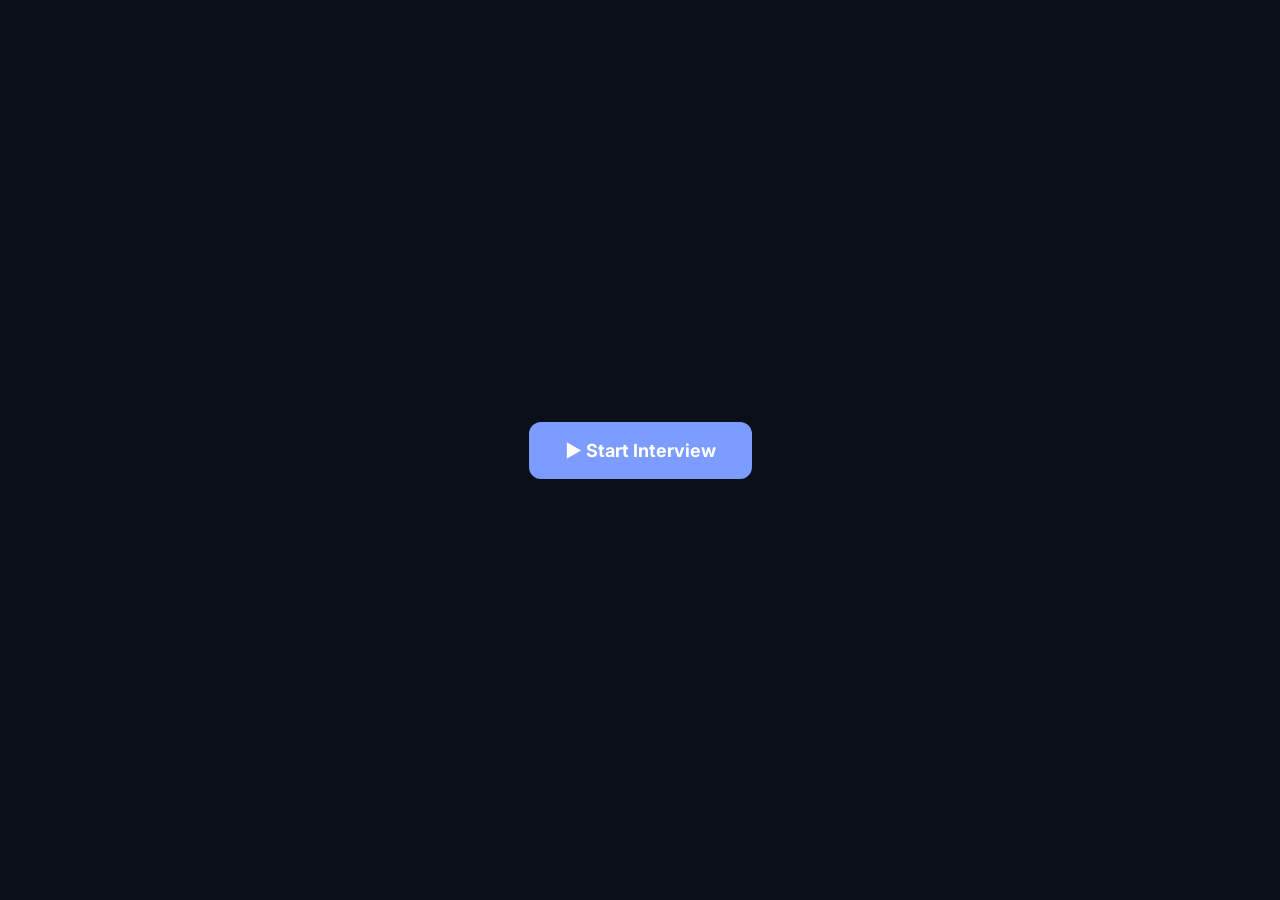
==== interview_ui/index.html @ d77edcd9 "Update index.html" ====
<!DOCTYPE html>

<html lang="en">
<head>
  <meta charset="UTF-8" />
  <title>Futuready AI Interview</title>

  <!-- Fonts -->
  <link href="https://fonts.googleapis.com/css2?family=Inter:wght@300;400;600;800&display=swap" rel="stylesheet">
  <link rel="icon" href="data:,">

  <!-- 🔒 FULLSCREEN + ANTI ZOOM LOCK -->
  <meta name="viewport" content="width=device-width, initial-scale=1.0, user-scalable=no" />

  <style>
    :root {
      --bg: #0b0f1a;
      --card: rgba(255,255,255,0.08);
      --glass: rgba(255,255,255,0.12);
      --accent: #7c9cff;
      --success: #00e5a8;
      --danger: #ff5c5c;
      --text: #e6e8f0;
      --muted: #9aa4c7;
    }

    * {
      box-sizing: border-box;
      font-family: 'Inter', sans-serif;
    }

    body {
      margin: 0;
      min-height: 100vh;
      background:
        radial-gradient(circle at 20% 20%, #1a1f3a, transparent 60%),
        radial-gradient(circle at 80% 0%, #0f2a44, transparent 50%),
        var(--bg);
      color: var(--text);
      display: flex;
      align-items: center;
      justify-content: center;
    }

    /* ===== LAYOUT ===== */
    .container {
      width: 96%;
      max-width: 1200px;
      display: grid;
      grid-template-columns: 1.4fr 1fr;
      gap: 24px;
    }

    /* ===== INTERVIEW PANEL ===== */
    .panel {
      background: var(--card);
      backdrop-filter: blur(20px);
      border-radius: 18px;
      padding: 28px;
      box-shadow: 0 30px 80px rgba(0,0,0,0.4);
      position: relative;
      overflow: hidden;
    }

    h1 {
      font-size: 28px;
      font-weight: 800;
      margin-bottom: 8px;
    }

    .subtitle {
      color: var(--muted);
      font-size: 14px;
      margin-bottom: 22px;
    }

    /* ===== QUESTION ===== */
    .question-box {
      background: var(--glass);
      border-radius: 14px;
      padding: 22px;
      font-size: 20px;
      min-height: 110px;
      display: flex;
      align-items: center;
    }

    /* ===== ANSWER ===== */
    textarea {
      width: 100%;
      margin-top: 16px;
      background: #0f1324;
      color: var(--text);
      border: 1px solid rgba(255,255,255,0.08);
      border-radius: 12px;
      padding: 14px;
      font-size: 15px;
      resize: none;
      outline: none;
      min-height: 90px;
    }

    /* ===== CONTROLS ===== */
    .controls {
      display: flex;
      gap: 14px;
      margin-top: 16px;
      align-items: center;
    }

    button {
      border: none;
      border-radius: 12px;
      padding: 14px 18px;
      font-size: 14px;
      font-weight: 600;
      cursor: pointer;
      display: flex;
      align-items: center;
      gap: 8px;
    }

    .mic {
      background: linear-gradient(135deg, #7c9cff, #5b7cff);
      color: #fff;
    }

    .submit {
      background: linear-gradient(135deg, #00e5a8, #00c896);
      color: #00261b;
    }

    .timer {
      margin-left: auto;
      font-weight: 600;
      font-size: 14px;
      color: var(--accent);
    }

    /* ===== CAMERA ===== */
    .camera-panel {
      background: var(--card);
      backdrop-filter: blur(20px);
      border-radius: 18px;
      padding: 18px;
      display: flex;
      flex-direction: column;
      align-items: center;
      gap: 14px;
      box-shadow: 0 30px 80px rgba(0,0,0,0.4);
    }

    video {
      width: 100%;
      border-radius: 14px;
      background: #000;
      border: 2px solid #4CAF50;
    }

    .camera-label {
      font-size: 13px;
      color: var(--muted);
    }

    /* ===== ANTI-CHEAT OVERLAY ===== */
    #antiCheatWarning {
      display: none;
      position: fixed;
      inset: 0;
      background: rgba(0,0,0,0.88);
      z-index: 10000;
      color: white;
      align-items: center;
      justify-content: center;
      flex-direction: column;
      text-align: center;
    }

    #antiCheatWarning h1 {
      color: var(--danger);
    }

    @media (max-width: 900px) {
      .container {
        grid-template-columns: 1fr;
      }
    }
  </style>
</head>

<body data-state="idle">
  <div id="startScreen" style="
    position:fixed;
    inset:0;
    background:#0b0f1a;
    display:flex;
    align-items:center;
    justify-content:center;
    z-index:9999;
  ">
    <button id="startInterviewBtn" style="
      padding:18px 36px;
      font-size:18px;
      font-weight:700;
      border:none;
      border-radius:12px;
      background:#7c9cff;
      color:white;
      cursor:pointer;
    ">
      ▶ Start Interview
    </button>
  </div>


  <!-- 🚨 ANTI-CHEAT WARNING -->
  <div id="antiCheatWarning">
    <h1>⚠️ Anti-Cheat Warning</h1>
    <p id="antiCheatMessage">
      Fullscreen or camera violation detected.
    </p>
    <p style="opacity:0.7">
      Returning to fullscreen is mandatory.
    </p>
  </div>

  <div class="container">

    <!-- LEFT: INTERVIEW -->
    <div class="panel">
      <h1>AI Interview</h1>
      <div class="subtitle">
        Answer naturally. You have 60 seconds per question.
      </div>

      <div class="question-box" id="question">
        Loading question…
      </div>

      <textarea
        id="answerBox"
        placeholder="Your answer will appear here or type manually…">
      </textarea>

      <div class="controls">
        <button class="mic" id="micBtn">🎙 Speak</button>
        <button class="submit" id="submitBtn">Submit</button>
        <div class="timer" id="timer">⏱ 60s</div>
      </div>
    </div>

    <!-- RIGHT: CAMERA -->
    <div class="camera-panel">
      <div style="position: relative; width: 100%;">
        <video
          id="camera"
          autoplay
          muted
          playsinline
          style="width:100%; border-radius:14px;"
        ></video>
    
        <canvas
          id="overlay"
          style="
            position:absolute;
            top:0;
            left:0;
            width:100%;
            height:100%;
            pointer-events:none;
          "
        ></canvas>
      </div>

      <div class="camera-label">
        Camera is mandatory. Anti-cheat monitoring enabled.
      </div>
    </div>


  </div>

  <!-- FULLSCREEN REQUIRED OVERLAY -->
  <div id="fullscreenOverlay" style="
    position: fixed;
    inset: 0;
    background: rgba(0,0,0,0.85);
    display: none;
    align-items: center;
    justify-content: center;
    z-index: 9999;
  ">
    <div style="
      background: #111;
      padding: 32px;
      border-radius: 16px;
      text-align: center;
      max-width: 420px;
      color: white;
    ">
      <h2 style="margin-bottom: 12px;">⚠️ Fullscreen Required</h2>
      <p style="color:#ccc; margin-bottom:20px;">
        You exited fullscreen. The interview is paused.<br/>
        Click below to continue.
      </p>

      <button id="resumeFullscreenBtn"
        style="
          padding:14px 26px;
          font-size:16px;
          font-weight:600;
          background:#00e5a8;
          color:#00261b;
          border:none;
          border-radius:10px;
          cursor:pointer;
        ">
        Resume Interview
      </button>
    </div>
  </div>
  
<script src="./mediapipe/camera_utils/camera_utils.js"></script>
<script src="./mediapipe/face_mesh/face_mesh.js"></script>

<script src="./interview.js"></script>


</body>
</html>
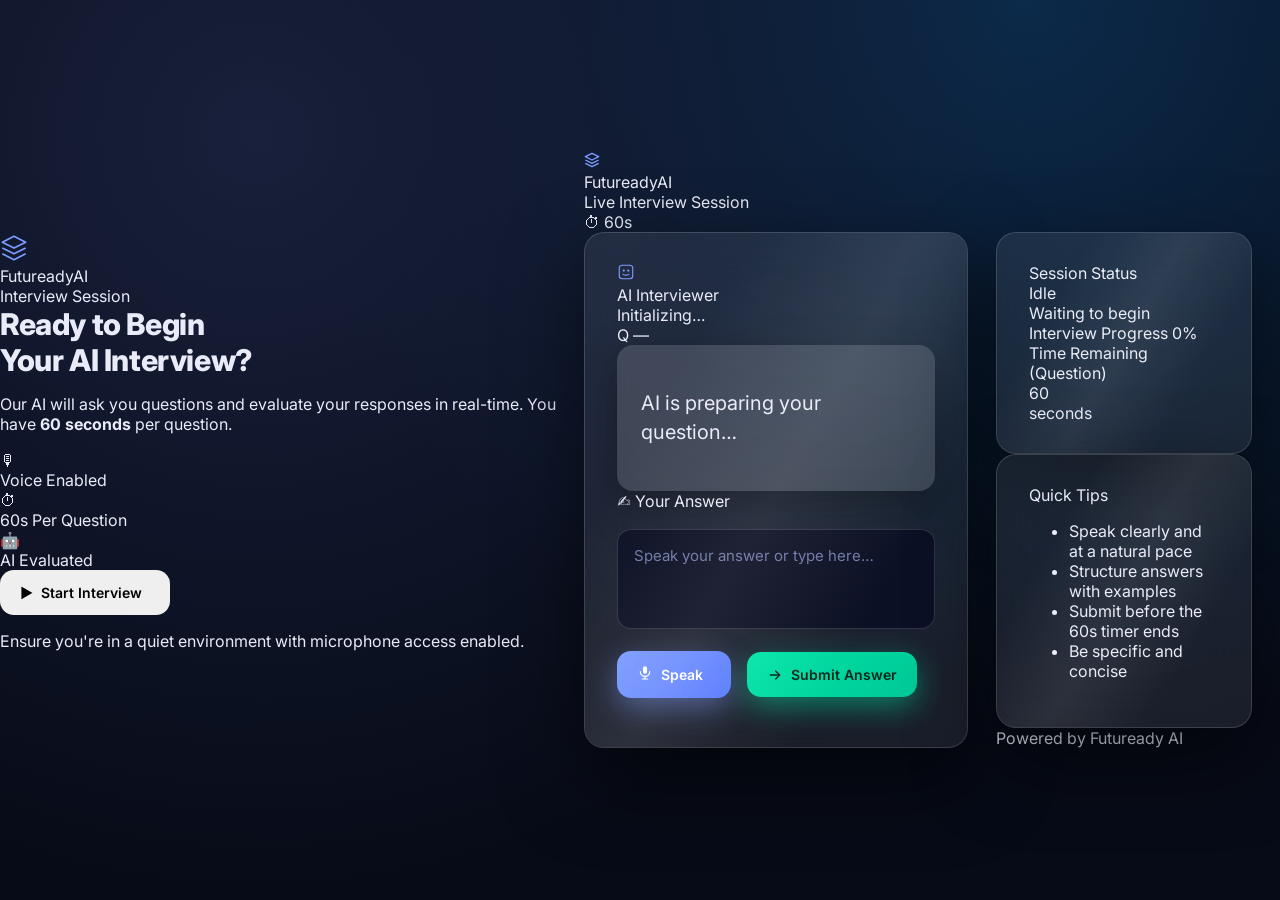
==== commit 6c354c19: "Update index.html" ====
--- a/interview_ui/index.html
+++ b/interview_ui/index.html
@@ -1,331 +1,262 @@
 <!DOCTYPE html>
-
 <html lang="en">
 <head>
   <meta charset="UTF-8" />
   <title>Futuready AI Interview</title>
-
-  <!-- Fonts -->
-  <link href="https://fonts.googleapis.com/css2?family=Inter:wght@300;400;600;800&display=swap" rel="stylesheet">
+  <link href="https://fonts.googleapis.com/css2?family=Inter:wght@300;400;500;600;700;800;900&display=swap" rel="stylesheet">
   <link rel="icon" href="data:,">
-
-  <!-- 🔒 FULLSCREEN + ANTI ZOOM LOCK -->
   <meta name="viewport" content="width=device-width, initial-scale=1.0, user-scalable=no" />
-
-  <style>
-    :root {
-      --bg: #0b0f1a;
-      --card: rgba(255,255,255,0.08);
-      --glass: rgba(255,255,255,0.12);
-      --accent: #7c9cff;
-      --success: #00e5a8;
-      --danger: #ff5c5c;
-      --text: #e6e8f0;
-      --muted: #9aa4c7;
-    }
-
-    * {
-      box-sizing: border-box;
-      font-family: 'Inter', sans-serif;
-    }
-
-    body {
-      margin: 0;
-      min-height: 100vh;
-      background:
-        radial-gradient(circle at 20% 20%, #1a1f3a, transparent 60%),
-        radial-gradient(circle at 80% 0%, #0f2a44, transparent 50%),
-        var(--bg);
-      color: var(--text);
-      display: flex;
-      align-items: center;
-      justify-content: center;
-    }
-
-    /* ===== LAYOUT ===== */
-    .container {
-      width: 96%;
-      max-width: 1200px;
-      display: grid;
-      grid-template-columns: 1.4fr 1fr;
-      gap: 24px;
-    }
-
-    /* ===== INTERVIEW PANEL ===== */
-    .panel {
-      background: var(--card);
-      backdrop-filter: blur(20px);
-      border-radius: 18px;
-      padding: 28px;
-      box-shadow: 0 30px 80px rgba(0,0,0,0.4);
-      position: relative;
-      overflow: hidden;
-    }
-
-    h1 {
-      font-size: 28px;
-      font-weight: 800;
-      margin-bottom: 8px;
-    }
-
-    .subtitle {
-      color: var(--muted);
-      font-size: 14px;
-      margin-bottom: 22px;
-    }
-
-    /* ===== QUESTION ===== */
-    .question-box {
-      background: var(--glass);
-      border-radius: 14px;
-      padding: 22px;
-      font-size: 20px;
-      min-height: 110px;
-      display: flex;
-      align-items: center;
-    }
-
-    /* ===== ANSWER ===== */
-    textarea {
-      width: 100%;
-      margin-top: 16px;
-      background: #0f1324;
-      color: var(--text);
-      border: 1px solid rgba(255,255,255,0.08);
-      border-radius: 12px;
-      padding: 14px;
-      font-size: 15px;
-      resize: none;
-      outline: none;
-      min-height: 90px;
-    }
-
-    /* ===== CONTROLS ===== */
-    .controls {
-      display: flex;
-      gap: 14px;
-      margin-top: 16px;
-      align-items: center;
-    }
-
-    button {
-      border: none;
-      border-radius: 12px;
-      padding: 14px 18px;
-      font-size: 14px;
-      font-weight: 600;
-      cursor: pointer;
-      display: flex;
-      align-items: center;
-      gap: 8px;
-    }
-
-    .mic {
-      background: linear-gradient(135deg, #7c9cff, #5b7cff);
-      color: #fff;
-    }
-
-    .submit {
-      background: linear-gradient(135deg, #00e5a8, #00c896);
-      color: #00261b;
-    }
-
-    .timer {
-      margin-left: auto;
-      font-weight: 600;
-      font-size: 14px;
-      color: var(--accent);
-    }
-
-    /* ===== CAMERA ===== */
-    .camera-panel {
-      background: var(--card);
-      backdrop-filter: blur(20px);
-      border-radius: 18px;
-      padding: 18px;
-      display: flex;
-      flex-direction: column;
-      align-items: center;
-      gap: 14px;
-      box-shadow: 0 30px 80px rgba(0,0,0,0.4);
-    }
-
-    video {
-      width: 100%;
-      border-radius: 14px;
-      background: #000;
-      border: 2px solid #4CAF50;
-    }
-
-    .camera-label {
-      font-size: 13px;
-      color: var(--muted);
-    }
-
-    /* ===== ANTI-CHEAT OVERLAY ===== */
-    #antiCheatWarning {
-      display: none;
-      position: fixed;
-      inset: 0;
-      background: rgba(0,0,0,0.88);
-      z-index: 10000;
-      color: white;
-      align-items: center;
-      justify-content: center;
-      flex-direction: column;
-      text-align: center;
-    }
-
-    #antiCheatWarning h1 {
-      color: var(--danger);
-    }
-
-    @media (max-width: 900px) {
-      .container {
-        grid-template-columns: 1fr;
-      }
-    }
-  </style>
+  <link rel="stylesheet" href="style.css" />
 </head>
-
 <body data-state="idle">
-  <div id="startScreen" style="
-    position:fixed;
-    inset:0;
-    background:#0b0f1a;
-    display:flex;
-    align-items:center;
-    justify-content:center;
-    z-index:9999;
-  ">
-    <button id="startInterviewBtn" style="
-      padding:18px 36px;
-      font-size:18px;
-      font-weight:700;
-      border:none;
-      border-radius:12px;
-      background:#7c9cff;
-      color:white;
-      cursor:pointer;
-    ">
-      ▶ Start Interview
-    </button>
+
+  <!-- ANIMATED BACKGROUND -->
+  <div class="bg-orbs">
+    <div class="orb orb-1"></div>
+    <div class="orb orb-2"></div>
+    <div class="orb orb-3"></div>
+    <div class="orb orb-4"></div>
   </div>
 
-
-  <!-- 🚨 ANTI-CHEAT WARNING -->
-  <div id="antiCheatWarning">
-    <h1>⚠️ Anti-Cheat Warning</h1>
-    <p id="antiCheatMessage">
-      Fullscreen or camera violation detected.
-    </p>
-    <p style="opacity:0.7">
-      Returning to fullscreen is mandatory.
-    </p>
-  </div>
-
-  <div class="container">
-
-    <!-- LEFT: INTERVIEW -->
-    <div class="panel">
-      <h1>AI Interview</h1>
-      <div class="subtitle">
-        Answer naturally. You have 60 seconds per question.
-      </div>
-
-      <div class="question-box" id="question">
-        Loading question…
-      </div>
-
-      <textarea
-        id="answerBox"
-        placeholder="Your answer will appear here or type manually…">
-      </textarea>
-
-      <div class="controls">
-        <button class="mic" id="micBtn">🎙 Speak</button>
-        <button class="submit" id="submitBtn">Submit</button>
-        <div class="timer" id="timer">⏱ 60s</div>
-      </div>
-    </div>
-
-    <!-- RIGHT: CAMERA -->
-    <div class="camera-panel">
-      <div style="position: relative; width: 100%;">
-        <video
-          id="camera"
-          autoplay
-          muted
-          playsinline
-          style="width:100%; border-radius:14px;"
-        ></video>
-    
-        <canvas
-          id="overlay"
-          style="
-            position:absolute;
-            top:0;
-            left:0;
-            width:100%;
-            height:100%;
-            pointer-events:none;
-          "
-        ></canvas>
-      </div>
-
-      <div class="camera-label">
-        Camera is mandatory. Anti-cheat monitoring enabled.
-      </div>
-    </div>
-
-
-  </div>
-
-  <!-- FULLSCREEN REQUIRED OVERLAY -->
-  <div id="fullscreenOverlay" style="
-    position: fixed;
-    inset: 0;
-    background: rgba(0,0,0,0.85);
-    display: none;
-    align-items: center;
-    justify-content: center;
-    z-index: 9999;
-  ">
-    <div style="
-      background: #111;
-      padding: 32px;
-      border-radius: 16px;
-      text-align: center;
-      max-width: 420px;
-      color: white;
-    ">
-      <h2 style="margin-bottom: 12px;">⚠️ Fullscreen Required</h2>
-      <p style="color:#ccc; margin-bottom:20px;">
-        You exited fullscreen. The interview is paused.<br/>
-        Click below to continue.
-      </p>
-
-      <button id="resumeFullscreenBtn"
-        style="
-          padding:14px 26px;
-          font-size:16px;
-          font-weight:600;
-          background:#00e5a8;
-          color:#00261b;
-          border:none;
-          border-radius:10px;
-          cursor:pointer;
-        ">
-        Resume Interview
+  <!-- GRID OVERLAY -->
+  <div class="bg-grid"></div>
+
+  <!-- START SCREEN -->
+  <div id="startScreen" class="start-screen">
+    <div class="start-card">
+      <div class="start-logo">
+        <div class="logo-icon">
+          <svg width="28" height="28" viewBox="0 0 24 24" fill="none">
+            <path d="M12 2L2 7l10 5 10-5-10-5z" stroke="#7c9cff" stroke-width="1.5" stroke-linejoin="round"/>
+            <path d="M2 17l10 5 10-5M2 12l10 5 10-5" stroke="#7c9cff" stroke-width="1.5" stroke-linejoin="round"/>
+          </svg>
+        </div>
+        <span class="logo-text">Futuready<span class="logo-ai">AI</span></span>
+      </div>
+
+      <div class="start-badge">Interview Session</div>
+
+      <h1 class="start-title">Ready to Begin<br/><span class="gradient-text">Your AI Interview?</span></h1>
+      <p class="start-subtitle">Our AI will ask you questions and evaluate your responses in real-time. You have <strong>60 seconds</strong> per question.</p>
+
+      <div class="start-info-grid">
+        <div class="start-info-item">
+          <div class="info-icon">🎙</div>
+          <div class="info-label">Voice Enabled</div>
+        </div>
+        <div class="start-info-item">
+          <div class="info-icon">⏱</div>
+          <div class="info-label">60s Per Question</div>
+        </div>
+        <div class="start-info-item">
+          <div class="info-icon">🤖</div>
+          <div class="info-label">AI Evaluated</div>
+        </div>
+      </div>
+
+      <button id="startInterviewBtn" class="start-btn">
+        <span class="start-btn-icon">▶</span>
+        <span>Start Interview</span>
+        <div class="start-btn-glow"></div>
       </button>
+
+      <p class="start-disclaimer">Ensure you're in a quiet environment with microphone access enabled.</p>
     </div>
   </div>
-  
-<script src="./mediapipe/camera_utils/camera_utils.js"></script>
-<script src="./mediapipe/face_mesh/face_mesh.js"></script>
-
-<script src="./interview.js"></script>
-
-
+
+  <!-- MAIN INTERVIEW UI -->
+  <div class="interview-wrapper">
+
+    <!-- HEADER -->
+    <header class="interview-header">
+      <div class="header-left">
+        <div class="header-logo">
+          <div class="logo-icon small">
+            <svg width="16" height="16" viewBox="0 0 24 24" fill="none">
+              <path d="M12 2L2 7l10 5 10-5-10-5z" stroke="#7c9cff" stroke-width="2" stroke-linejoin="round"/>
+              <path d="M2 17l10 5 10-5M2 12l10 5 10-5" stroke="#7c9cff" stroke-width="2" stroke-linejoin="round"/>
+            </svg>
+          </div>
+          <span class="logo-text small">Futuready<span class="logo-ai">AI</span></span>
+        </div>
+      </div>
+      <div class="header-center">
+        <div class="session-badge">
+          <span class="session-dot"></span>
+          <span>Live Interview Session</span>
+        </div>
+      </div>
+      <div class="header-right">
+        <div class="header-time" id="timer">⏱ 60s</div>
+      </div>
+    </header>
+
+    <!-- MAIN GRID -->
+    <div class="container">
+
+      <!-- LEFT: QUESTION PANEL -->
+      <div class="panel question-panel">
+        <!-- Gradient border effect -->
+        <div class="panel-gradient-border"></div>
+
+        <!-- Panel Header -->
+        <div class="panel-header">
+          <div class="panel-header-left">
+            <div class="ai-avatar">
+              <div class="ai-avatar-ring"></div>
+              <div class="ai-avatar-inner">
+                <svg width="18" height="18" viewBox="0 0 24 24" fill="none">
+                  <rect x="3" y="3" width="18" height="18" rx="4" stroke="#7c9cff" stroke-width="1.5"/>
+                  <circle cx="9" cy="10" r="1.5" fill="#7c9cff"/>
+                  <circle cx="15" cy="10" r="1.5" fill="#7c9cff"/>
+                  <path d="M8 15c1 1.5 7 1.5 8 0" stroke="#7c9cff" stroke-width="1.5" stroke-linecap="round"/>
+                </svg>
+              </div>
+            </div>
+            <div>
+              <div class="panel-title">AI Interviewer</div>
+              <div class="panel-subtitle" id="statusLabel">Initializing…</div>
+            </div>
+          </div>
+          <div class="panel-header-right">
+            <div class="question-number-badge" id="questionBadge">Q —</div>
+          </div>
+        </div>
+
+        <!-- Question Timer Bar -->
+        <div class="question-timer-bar">
+          <div class="question-timer-fill" id="timerBar"></div>
+        </div>
+
+        <!-- Question Box -->
+        <div class="question-box-wrapper">
+          <div class="question-box" id="question">
+            <div class="question-loading" id="questionLoading">
+              <div class="thinking-dots">
+                <span></span><span></span><span></span>
+              </div>
+              <p>AI is preparing your question…</p>
+            </div>
+            <div class="question-text" id="questionText" style="display:none;"></div>
+          </div>
+        </div>
+
+        <!-- Answer Section -->
+        <div class="answer-section">
+          <div class="answer-label">
+            <span class="answer-label-icon">✍</span>
+            <span>Your Answer</span>
+          </div>
+          <textarea
+            id="answerBox"
+            placeholder="Speak your answer or type here…"
+            spellcheck="false"
+          ></textarea>
+        </div>
+
+        <!-- Controls -->
+        <div class="controls">
+          <button class="mic btn-mic" id="micBtn">
+            <span class="mic-icon-wrap">
+              <svg width="16" height="16" viewBox="0 0 24 24" fill="none">
+                <rect x="9" y="2" width="6" height="11" rx="3" fill="currentColor"/>
+                <path d="M5 10a7 7 0 0014 0M12 21v-4M8 21h8" stroke="currentColor" stroke-width="1.8" stroke-linecap="round"/>
+              </svg>
+            </span>
+            <span>Speak</span>
+            <div class="mic-ripple"></div>
+          </button>
+
+          <button class="submit btn-submit" id="submitBtn">
+            <svg width="16" height="16" viewBox="0 0 24 24" fill="none">
+              <path d="M5 12h14M13 6l6 6-6 6" stroke="currentColor" stroke-width="2" stroke-linecap="round" stroke-linejoin="round"/>
+            </svg>
+            <span>Submit Answer</span>
+          </button>
+
+          <!-- Hidden timer element for JS compatibility -->
+          <div class="timer" id="timer" style="display:none;">⏱ 60s</div>
+        </div>
+
+      </div>
+
+      <!-- RIGHT: SIDEBAR -->
+      <div class="sidebar">
+
+        <!-- Status Card -->
+        <div class="panel sidebar-card status-card">
+          <div class="panel-gradient-border"></div>
+          <div class="sidebar-card-title">Session Status</div>
+
+          <div class="status-indicator-block">
+            <div class="status-orb-wrap">
+              <div class="status-orb" id="statusOrb"></div>
+            </div>
+            <div class="status-text-block">
+              <div class="status-main" id="statusMain">Idle</div>
+              <div class="status-sub" id="statusSub">Waiting to begin</div>
+            </div>
+          </div>
+
+          <div class="divider"></div>
+
+          <!-- Progress -->
+          <div class="progress-block">
+            <div class="progress-label-row">
+              <span class="progress-label">Interview Progress</span>
+              <span class="progress-pct" id="progressPct">0%</span>
+            </div>
+            <div class="progress-track">
+              <div class="progress-fill" id="progressFill"></div>
+              <div class="progress-glow" id="progressGlow"></div>
+            </div>
+          </div>
+
+          <div class="divider"></div>
+
+          <!-- Timer Display -->
+          <div class="sidebar-timer-block">
+            <div class="sidebar-timer-label">Time Remaining (Question)</div>
+            <div class="sidebar-timer-display" id="sidebarTimer">60</div>
+            <div class="sidebar-timer-unit">seconds</div>
+          </div>
+
+        </div>
+
+        <!-- Tips Card -->
+        <div class="panel sidebar-card tips-card">
+          <div class="panel-gradient-border"></div>
+          <div class="sidebar-card-title">Quick Tips</div>
+          <ul class="tips-list">
+            <li class="tip-item">
+              <span class="tip-dot"></span>
+              Speak clearly and at a natural pace
+            </li>
+            <li class="tip-item">
+              <span class="tip-dot"></span>
+              Structure answers with examples
+            </li>
+            <li class="tip-item">
+              <span class="tip-dot"></span>
+              Submit before the 60s timer ends
+            </li>
+            <li class="tip-item">
+              <span class="tip-dot"></span>
+              Be specific and concise
+            </li>
+          </ul>
+        </div>
+
+        <!-- Powered by -->
+        <div class="powered-by">
+          <span>Powered by</span>
+          <span class="powered-brand">Futuready AI</span>
+        </div>
+
+      </div>
+    </div>
+  </div>
+
+  <script src="./interview.js"></script>
 </body>
 </html>
--- a/interview_ui/style.css
+++ b/interview_ui/style.css
@@ -0,0 +1,274 @@
+/* ================================
+   FUTUREADY AI INTERVIEW – GOD MODE
+   ================================ */
+
+:root {
+  --bg-main: #070b17;
+  --bg-glass: rgba(255, 255, 255, 0.08);
+  --bg-glass-strong: rgba(255, 255, 255, 0.14);
+  --border-glass: rgba(255, 255, 255, 0.15);
+
+  --accent-primary: #7c9cff;
+  --accent-secondary: #00e5a8;
+  --accent-danger: #ff5c5c;
+
+  --text-main: #e9ecf8;
+  --text-muted: #9aa4c7;
+
+  --shadow-deep: 0 30px 80px rgba(0, 0, 0, 0.55);
+  --shadow-soft: 0 15px 40px rgba(0, 0, 0, 0.35);
+}
+
+* {
+  box-sizing: border-box;
+  font-family: "Inter", system-ui, -apple-system, BlinkMacSystemFont,
+    sans-serif;
+}
+
+body {
+  margin: 0;
+  min-height: 100vh;
+  background:
+    radial-gradient(circle at 20% 15%, #18203b, transparent 60%),
+    radial-gradient(circle at 80% 0%, #0c2a4a, transparent 55%),
+    var(--bg-main);
+  color: var(--text-main);
+  display: flex;
+  align-items: center;
+  justify-content: center;
+  overflow-x: hidden;
+}
+
+/* ================================
+   MAIN CONTAINER
+   ================================ */
+
+.container {
+  width: 96%;
+  max-width: 1280px;
+  display: grid;
+  grid-template-columns: 1.5fr 1fr;
+  gap: 28px;
+}
+
+/* ================================
+   GLASS PANEL BASE
+   ================================ */
+
+.panel,
+.camera-panel {
+  background: var(--bg-glass);
+  backdrop-filter: blur(24px);
+  border-radius: 20px;
+  border: 1px solid var(--border-glass);
+  box-shadow: var(--shadow-deep);
+  position: relative;
+  overflow: hidden;
+}
+
+.panel::after,
+.camera-panel::after {
+  content: "";
+  position: absolute;
+  inset: 0;
+  border-radius: 20px;
+  pointer-events: none;
+  background: linear-gradient(
+    120deg,
+    transparent 25%,
+    rgba(255, 255, 255, 0.08),
+    transparent 75%
+  );
+}
+
+/* ================================
+   INTERVIEW PANEL
+   ================================ */
+
+.panel {
+  padding: 30px 32px;
+}
+
+h1 {
+  margin: 0;
+  font-size: 30px;
+  font-weight: 800;
+  letter-spacing: -0.4px;
+}
+
+.subtitle {
+  margin-top: 6px;
+  margin-bottom: 24px;
+  font-size: 14px;
+  color: var(--text-muted);
+}
+
+/* ================================
+   QUESTION BOX
+   ================================ */
+
+.question-box {
+  background: var(--bg-glass-strong);
+  border-radius: 16px;
+  padding: 24px;
+  font-size: 20px;
+  line-height: 1.45;
+  min-height: 120px;
+  display: flex;
+  align-items: center;
+  box-shadow: var(--shadow-soft);
+  transition: all 0.4s ease;
+}
+
+/* ================================
+   ANSWER INPUT
+   ================================ */
+
+textarea {
+  width: 100%;
+  margin-top: 18px;
+  background: #0c1024;
+  color: var(--text-main);
+  border: 1px solid var(--border-glass);
+  border-radius: 14px;
+  padding: 16px;
+  font-size: 15px;
+  resize: none;
+  outline: none;
+  min-height: 100px;
+  transition: border 0.3s ease, box-shadow 0.3s ease;
+}
+
+textarea::placeholder {
+  color: #6f78a5;
+}
+
+textarea:focus {
+  border-color: var(--accent-primary);
+  box-shadow: 0 0 0 2px rgba(124, 156, 255, 0.25);
+}
+
+/* ================================
+   CONTROLS
+   ================================ */
+
+.controls {
+  display: flex;
+  align-items: center;
+  gap: 16px;
+  margin-top: 18px;
+}
+
+button {
+  border: none;
+  border-radius: 14px;
+  padding: 14px 20px;
+  font-size: 14px;
+  font-weight: 600;
+  cursor: pointer;
+  display: flex;
+  align-items: center;
+  gap: 8px;
+  transition: all 0.25s ease;
+}
+
+button:active {
+  transform: scale(0.97);
+}
+
+/* 🎙 MIC BUTTON */
+.mic {
+  background: linear-gradient(135deg, #7c9cff, #5a79ff);
+  color: #ffffff;
+  box-shadow: 0 10px 30px rgba(124, 156, 255, 0.45);
+}
+
+.mic:hover {
+  transform: translateY(-2px);
+}
+
+/* ✅ SUBMIT */
+.submit {
+  background: linear-gradient(135deg, #00e5a8, #00c896);
+  color: #00261b;
+  box-shadow: 0 10px 30px rgba(0, 229, 168, 0.45);
+}
+
+.submit:hover {
+  transform: translateY(-2px);
+}
+
+/* ================================
+   TIMER
+   ================================ */
+
+.timer {
+  margin-left: auto;
+  font-weight: 700;
+  font-size: 14px;
+  color: var(--accent-primary);
+}
+
+/* ================================
+   CAMERA PANEL
+   ================================ */
+
+.camera-panel {
+  padding: 18px;
+  display: flex;
+  flex-direction: column;
+  gap: 14px;
+  align-items: center;
+}
+
+video {
+  width: 100%;
+  border-radius: 16px;
+  background: black;
+  border: 1px solid var(--border-glass);
+  box-shadow: var(--shadow-soft);
+}
+
+.camera-label {
+  font-size: 13px;
+  color: var(--text-muted);
+}
+
+/* ================================
+   AI STATES
+   ================================ */
+
+body[data-state="asking"] .question-box {
+  box-shadow: 0 0 40px rgba(124, 156, 255, 0.45);
+}
+
+body[data-state="listening"] .mic {
+  background: linear-gradient(135deg, #ff5c5c, #ff2f2f);
+  box-shadow: 0 0 30px rgba(255, 92, 92, 0.6);
+}
+
+body[data-state="thinking"] .question-box {
+  opacity: 0.7;
+}
+
+body[data-state="completed"] .panel {
+  border: 2px solid var(--accent-secondary);
+}
+
+/* ================================
+   RESPONSIVE
+   ================================ */
+
+@media (max-width: 900px) {
+  .container {
+    grid-template-columns: 1fr;
+  }
+
+  h1 {
+    font-size: 26px;
+  }
+
+  .question-box {
+    font-size: 18px;
+  }
+}
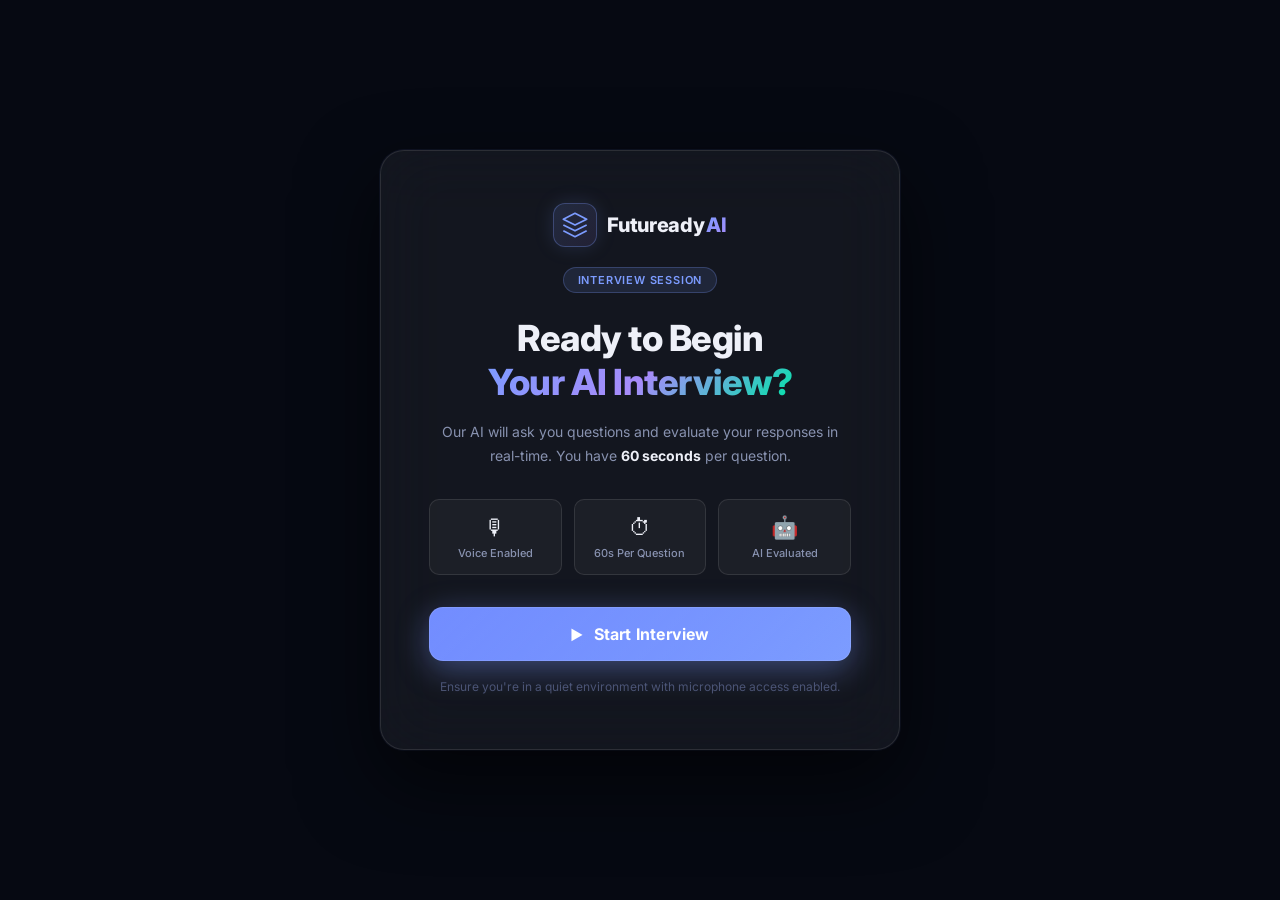
==== commit f64ec993: "Update index.html" ====
--- a/interview_ui/index.html
+++ b/interview_ui/index.html
@@ -87,7 +87,7 @@
         </div>
       </div>
       <div class="header-right">
-        <div class="header-time" id="timer">⏱ 60s</div>
+        <div class="timer" id="hiddenTimer" style="display:none;">⏱ 60s</div>
       </div>
     </header>
 
--- a/interview_ui/style.css
+++ b/interview_ui/style.css
@@ -1,274 +1,1238 @@
-/* ================================
-   FUTUREADY AI INTERVIEW – GOD MODE
-   ================================ */
-
+/* ================================================
+   FUTUREADY AI INTERVIEW — ULTRA PREMIUM UI
+   ================================================ */
+
+@import url('https://fonts.googleapis.com/css2?family=Inter:wght@300;400;500;600;700;800;900&display=swap');
+
+/* ── RESET & TOKENS ─────────────────────────── */
 :root {
-  --bg-main: #070b17;
-  --bg-glass: rgba(255, 255, 255, 0.08);
-  --bg-glass-strong: rgba(255, 255, 255, 0.14);
-  --border-glass: rgba(255, 255, 255, 0.15);
-
-  --accent-primary: #7c9cff;
-  --accent-secondary: #00e5a8;
-  --accent-danger: #ff5c5c;
-
-  --text-main: #e9ecf8;
-  --text-muted: #9aa4c7;
-
-  --shadow-deep: 0 30px 80px rgba(0, 0, 0, 0.55);
-  --shadow-soft: 0 15px 40px rgba(0, 0, 0, 0.35);
-}
-
-* {
+  --bg:               #060912;
+  --bg-2:             #0a0f1e;
+  --glass:            rgba(255,255,255,0.055);
+  --glass-strong:     rgba(255,255,255,0.10);
+  --glass-border:     rgba(255,255,255,0.10);
+  --glass-border-h:   rgba(255,255,255,0.18);
+  --accent:           #7c9cff;
+  --accent-2:         #a78bfa;
+  --success:          #00e5a8;
+  --danger:           #ff5c5c;
+  --text:             #eef0f8;
+  --text-muted:       #8892b0;
+  --text-faint:       #4a5270;
+  --shadow-deep:      0 32px 80px rgba(0,0,0,0.6);
+  --shadow-card:      0 8px 32px rgba(0,0,0,0.4);
+  --radius-lg:        20px;
+  --radius-md:        14px;
+  --radius-sm:        10px;
+  --transition:       0.3s cubic-bezier(0.4,0,0.2,1);
+}
+
+*, *::before, *::after {
   box-sizing: border-box;
-  font-family: "Inter", system-ui, -apple-system, BlinkMacSystemFont,
-    sans-serif;
-}
+  margin: 0;
+  padding: 0;
+}
+
+html { font-size: 16px; }
 
 body {
-  margin: 0;
+  font-family: 'Inter', system-ui, -apple-system, sans-serif;
+  background: var(--bg);
+  color: var(--text);
   min-height: 100vh;
-  background:
-    radial-gradient(circle at 20% 15%, #18203b, transparent 60%),
-    radial-gradient(circle at 80% 0%, #0c2a4a, transparent 55%),
-    var(--bg-main);
-  color: var(--text-main);
+  overflow-x: hidden;
+  -webkit-font-smoothing: antialiased;
+}
+
+/* ── BACKGROUND ORBS ────────────────────────── */
+.bg-orbs {
+  position: fixed;
+  inset: 0;
+  z-index: 0;
+  pointer-events: none;
+  overflow: hidden;
+}
+
+.orb {
+  position: absolute;
+  border-radius: 50%;
+  filter: blur(80px);
+  opacity: 0.35;
+  animation: orbFloat 12s ease-in-out infinite alternate;
+}
+
+.orb-1 {
+  width: 600px; height: 600px;
+  background: radial-gradient(circle, #1e2d6b, transparent 70%);
+  top: -200px; left: -150px;
+  animation-duration: 14s;
+}
+.orb-2 {
+  width: 500px; height: 500px;
+  background: radial-gradient(circle, #0d2b4e, transparent 70%);
+  top: -100px; right: -100px;
+  animation-duration: 10s;
+  animation-delay: -3s;
+}
+.orb-3 {
+  width: 400px; height: 400px;
+  background: radial-gradient(circle, #1a0b3b, transparent 70%);
+  bottom: 0; left: 20%;
+  animation-duration: 16s;
+  animation-delay: -6s;
+}
+.orb-4 {
+  width: 300px; height: 300px;
+  background: radial-gradient(circle, #0b2840, transparent 70%);
+  bottom: 100px; right: 10%;
+  animation-duration: 12s;
+  animation-delay: -2s;
+}
+
+@keyframes orbFloat {
+  0%   { transform: translate(0, 0) scale(1); }
+  100% { transform: translate(30px, 40px) scale(1.08); }
+}
+
+/* ── GRID OVERLAY ───────────────────────────── */
+.bg-grid {
+  position: fixed;
+  inset: 0;
+  z-index: 0;
+  pointer-events: none;
+  background-image:
+    linear-gradient(rgba(124,156,255,0.025) 1px, transparent 1px),
+    linear-gradient(90deg, rgba(124,156,255,0.025) 1px, transparent 1px);
+  background-size: 60px 60px;
+}
+
+/* ── START SCREEN ───────────────────────────── */
+.start-screen {
+  position: fixed;
+  inset: 0;
+  z-index: 9999;
   display: flex;
   align-items: center;
   justify-content: center;
-  overflow-x: hidden;
-}
-
-/* ================================
-   MAIN CONTAINER
-   ================================ */
-
+  background: var(--bg);
+  backdrop-filter: blur(0);
+  animation: fadeIn 0.4s ease;
+}
+
+.start-card {
+  position: relative;
+  z-index: 1;
+  background: var(--glass);
+  backdrop-filter: blur(32px);
+  border: 1px solid var(--glass-border);
+  border-radius: 24px;
+  padding: 52px 48px;
+  max-width: 520px;
+  width: 92%;
+  text-align: center;
+  box-shadow: var(--shadow-deep), 0 0 0 1px rgba(124,156,255,0.08);
+  animation: slideUp 0.5s cubic-bezier(0.4,0,0.2,1);
+}
+
+@keyframes slideUp {
+  from { opacity: 0; transform: translateY(30px); }
+  to   { opacity: 1; transform: translateY(0); }
+}
+
+@keyframes fadeIn {
+  from { opacity: 0; }
+  to   { opacity: 1; }
+}
+
+/* LOGO */
+.header-logo,
+.start-logo {
+  display: flex;
+  align-items: center;
+  gap: 10px;
+  justify-content: center;
+  margin-bottom: 20px;
+}
+
+.logo-icon {
+  width: 44px; height: 44px;
+  background: linear-gradient(135deg, rgba(124,156,255,0.15), rgba(167,139,250,0.1));
+  border: 1px solid rgba(124,156,255,0.3);
+  border-radius: 12px;
+  display: flex;
+  align-items: center;
+  justify-content: center;
+  box-shadow: 0 0 20px rgba(124,156,255,0.15);
+}
+
+.logo-icon.small {
+  width: 30px; height: 30px;
+  border-radius: 8px;
+}
+
+.logo-text {
+  font-size: 20px;
+  font-weight: 800;
+  color: var(--text);
+  letter-spacing: -0.3px;
+}
+
+.logo-text.small {
+  font-size: 15px;
+}
+
+.logo-ai {
+  background: linear-gradient(135deg, #7c9cff, #a78bfa);
+  -webkit-background-clip: text;
+  -webkit-text-fill-color: transparent;
+  background-clip: text;
+  margin-left: 2px;
+}
+
+/* BADGE */
+.start-badge {
+  display: inline-flex;
+  align-items: center;
+  gap: 6px;
+  background: rgba(124,156,255,0.12);
+  border: 1px solid rgba(124,156,255,0.25);
+  color: var(--accent);
+  font-size: 11px;
+  font-weight: 600;
+  letter-spacing: 0.8px;
+  text-transform: uppercase;
+  padding: 5px 14px;
+  border-radius: 100px;
+  margin-bottom: 24px;
+}
+
+.start-title {
+  font-size: 36px;
+  font-weight: 800;
+  line-height: 1.2;
+  letter-spacing: -0.5px;
+  margin-bottom: 16px;
+}
+
+.gradient-text {
+  background: linear-gradient(135deg, #7c9cff 0%, #a78bfa 50%, #00e5a8 100%);
+  -webkit-background-clip: text;
+  -webkit-text-fill-color: transparent;
+  background-clip: text;
+}
+
+.start-subtitle {
+  color: var(--text-muted);
+  font-size: 14px;
+  line-height: 1.7;
+  margin-bottom: 32px;
+}
+
+.start-subtitle strong {
+  color: var(--text);
+}
+
+/* INFO GRID */
+.start-info-grid {
+  display: grid;
+  grid-template-columns: repeat(3, 1fr);
+  gap: 12px;
+  margin-bottom: 32px;
+}
+
+.start-info-item {
+  background: rgba(255,255,255,0.04);
+  border: 1px solid var(--glass-border);
+  border-radius: var(--radius-sm);
+  padding: 14px 8px;
+  transition: var(--transition);
+}
+
+.start-info-item:hover {
+  background: rgba(255,255,255,0.07);
+  border-color: var(--glass-border-h);
+}
+
+.info-icon {
+  font-size: 22px;
+  margin-bottom: 6px;
+}
+
+.info-label {
+  font-size: 11px;
+  color: var(--text-muted);
+  font-weight: 500;
+}
+
+/* START BUTTON */
+.start-btn {
+  position: relative;
+  display: inline-flex;
+  align-items: center;
+  justify-content: center;
+  gap: 10px;
+  width: 100%;
+  padding: 17px 28px;
+  font-size: 16px;
+  font-weight: 700;
+  color: #fff;
+  background: linear-gradient(135deg, #5a79ff, #7c9cff, #a78bfa);
+  background-size: 200% 200%;
+  border: none;
+  border-radius: var(--radius-md);
+  cursor: pointer;
+  letter-spacing: 0.2px;
+  overflow: hidden;
+  animation: gradientShift 4s ease infinite;
+  box-shadow: 0 8px 32px rgba(124,156,255,0.4), 0 0 0 1px rgba(255,255,255,0.1) inset;
+  transition: transform 0.2s ease, box-shadow 0.2s ease;
+  margin-bottom: 16px;
+}
+
+.start-btn:hover {
+  transform: translateY(-2px);
+  box-shadow: 0 12px 40px rgba(124,156,255,0.55), 0 0 0 1px rgba(255,255,255,0.1) inset;
+}
+
+.start-btn:active {
+  transform: scale(0.98);
+}
+
+.start-btn:disabled {
+  opacity: 0.6;
+  cursor: not-allowed;
+  animation: none;
+}
+
+@keyframes gradientShift {
+  0%, 100% { background-position: 0% 50%; }
+  50%       { background-position: 100% 50%; }
+}
+
+.start-btn-icon {
+  font-size: 14px;
+}
+
+.start-btn-glow {
+  position: absolute;
+  inset: 0;
+  background: linear-gradient(135deg, rgba(255,255,255,0.15), transparent);
+  pointer-events: none;
+}
+
+.start-disclaimer {
+  font-size: 12px;
+  color: var(--text-faint);
+  line-height: 1.6;
+}
+
+/* ── INTERVIEW WRAPPER ──────────────────────── */
+.interview-wrapper {
+  position: relative;
+  z-index: 1;
+  min-height: 100vh;
+  display: flex;
+  flex-direction: column;
+  padding: 0 0 32px;
+}
+
+/* ── HEADER ─────────────────────────────────── */
+.interview-header {
+  display: flex;
+  align-items: center;
+  justify-content: space-between;
+  padding: 0 28px;
+  height: 64px;
+  border-bottom: 1px solid rgba(255,255,255,0.06);
+  background: rgba(6,9,18,0.7);
+  backdrop-filter: blur(20px);
+  position: sticky;
+  top: 0;
+  z-index: 100;
+}
+
+.header-left {
+  display: flex;
+  align-items: center;
+}
+
+.header-logo {
+  display: flex;
+  align-items: center;
+  gap: 8px;
+  margin-bottom: 0;
+  justify-content: flex-start;
+}
+
+.header-center {
+  display: flex;
+  align-items: center;
+}
+
+.session-badge {
+  display: flex;
+  align-items: center;
+  gap: 7px;
+  background: rgba(0,229,168,0.08);
+  border: 1px solid rgba(0,229,168,0.2);
+  border-radius: 100px;
+  padding: 5px 14px;
+  font-size: 12px;
+  font-weight: 500;
+  color: var(--success);
+}
+
+.session-dot {
+  width: 7px;
+  height: 7px;
+  background: var(--success);
+  border-radius: 50%;
+  animation: pulse 2s ease-in-out infinite;
+}
+
+@keyframes pulse {
+  0%, 100% { opacity: 1; transform: scale(1); }
+  50%       { opacity: 0.6; transform: scale(0.85); }
+}
+
+.header-right {
+  display: flex;
+  align-items: center;
+}
+
+.header-time {
+  font-size: 14px;
+  font-weight: 700;
+  color: var(--accent);
+  font-variant-numeric: tabular-nums;
+  letter-spacing: 0.5px;
+}
+
+/* ── MAIN CONTAINER ─────────────────────────── */
 .container {
-  width: 96%;
+  width: 94%;
   max-width: 1280px;
+  margin: 28px auto 0;
   display: grid;
-  grid-template-columns: 1.5fr 1fr;
-  gap: 28px;
-}
-
-/* ================================
-   GLASS PANEL BASE
-   ================================ */
-
-.panel,
-.camera-panel {
-  background: var(--bg-glass);
-  backdrop-filter: blur(24px);
-  border-radius: 20px;
-  border: 1px solid var(--border-glass);
-  box-shadow: var(--shadow-deep);
+  grid-template-columns: 1.55fr 1fr;
+  gap: 24px;
+  align-items: start;
+}
+
+/* ── GLASS PANEL BASE ───────────────────────── */
+.panel {
+  position: relative;
+  background: var(--glass);
+  backdrop-filter: blur(28px);
+  border-radius: var(--radius-lg);
+  border: 1px solid var(--glass-border);
+  box-shadow: var(--shadow-card);
+  overflow: hidden;
+  transition: border-color var(--transition), box-shadow var(--transition);
+}
+
+/* Animated gradient border effect */
+.panel-gradient-border {
+  position: absolute;
+  inset: 0;
+  border-radius: var(--radius-lg);
+  padding: 1px;
+  background: linear-gradient(
+    135deg,
+    rgba(124,156,255,0.3) 0%,
+    rgba(167,139,250,0.15) 40%,
+    rgba(0,229,168,0.1) 70%,
+    transparent 100%
+  );
+  -webkit-mask:
+    linear-gradient(#fff 0 0) content-box,
+    linear-gradient(#fff 0 0);
+  -webkit-mask-composite: xor;
+  mask-composite: exclude;
+  pointer-events: none;
+  opacity: 0.6;
+  animation: borderRotate 8s linear infinite;
+}
+
+@keyframes borderRotate {
+  0%   { background-position: 0% 50%; }
+  100% { background-position: 200% 50%; }
+}
+
+/* ── QUESTION PANEL ─────────────────────────── */
+.question-panel {
+  padding: 28px;
+  display: flex;
+  flex-direction: column;
+  gap: 20px;
+}
+
+/* Panel Header */
+.panel-header {
+  display: flex;
+  align-items: center;
+  justify-content: space-between;
+}
+
+.panel-header-left {
+  display: flex;
+  align-items: center;
+  gap: 14px;
+}
+
+/* AI Avatar */
+.ai-avatar {
+  position: relative;
+  width: 46px;
+  height: 46px;
+  flex-shrink: 0;
+}
+
+.ai-avatar-ring {
+  position: absolute;
+  inset: -3px;
+  border-radius: 50%;
+  background: conic-gradient(
+    from 0deg,
+    transparent 0deg,
+    rgba(124,156,255,0.8) 90deg,
+    rgba(167,139,250,0.6) 180deg,
+    transparent 270deg
+  );
+  animation: ringRotate 3s linear infinite;
+}
+
+.ai-avatar-inner {
+  position: absolute;
+  inset: 3px;
+  background: linear-gradient(135deg, #0e1528, #131b35);
+  border-radius: 50%;
+  display: flex;
+  align-items: center;
+  justify-content: center;
+  border: 1px solid rgba(124,156,255,0.2);
+}
+
+@keyframes ringRotate {
+  from { transform: rotate(0deg); }
+  to   { transform: rotate(360deg); }
+}
+
+.panel-title {
+  font-size: 15px;
+  font-weight: 700;
+  color: var(--text);
+  letter-spacing: -0.1px;
+}
+
+.panel-subtitle {
+  font-size: 12px;
+  color: var(--text-muted);
+  margin-top: 2px;
+  font-weight: 500;
+}
+
+.question-number-badge {
+  background: rgba(124,156,255,0.12);
+  border: 1px solid rgba(124,156,255,0.25);
+  color: var(--accent);
+  font-size: 12px;
+  font-weight: 700;
+  padding: 5px 14px;
+  border-radius: 100px;
+  letter-spacing: 0.3px;
+}
+
+/* Timer Bar */
+.question-timer-bar {
+  height: 3px;
+  background: rgba(255,255,255,0.06);
+  border-radius: 100px;
+  overflow: hidden;
+  position: relative;
+}
+
+.question-timer-fill {
+  height: 100%;
+  width: 100%;
+  background: linear-gradient(90deg, #7c9cff, #a78bfa);
+  border-radius: 100px;
+  transform-origin: left;
+  transition: width 1s linear, background 1s ease;
+  box-shadow: 0 0 8px rgba(124,156,255,0.6);
+}
+
+/* Question Box */
+.question-box-wrapper {
+  position: relative;
+}
+
+.question-box {
+  background: rgba(255,255,255,0.04);
+  border: 1px solid rgba(255,255,255,0.08);
+  border-radius: var(--radius-md);
+  min-height: 130px;
+  padding: 24px;
+  display: flex;
+  align-items: center;
+  justify-content: center;
+  transition: all 0.4s ease;
   position: relative;
   overflow: hidden;
 }
 
-.panel::after,
-.camera-panel::after {
-  content: "";
+.question-box::before {
+  content: '';
   position: absolute;
   inset: 0;
-  border-radius: 20px;
+  background: linear-gradient(135deg, rgba(124,156,255,0.04), transparent);
   pointer-events: none;
-  background: linear-gradient(
-    120deg,
-    transparent 25%,
-    rgba(255, 255, 255, 0.08),
-    transparent 75%
+}
+
+/* Question Loading */
+.question-loading {
+  display: flex;
+  flex-direction: column;
+  align-items: center;
+  gap: 14px;
+}
+
+.question-loading p {
+  font-size: 13px;
+  color: var(--text-muted);
+  font-style: italic;
+}
+
+.thinking-dots {
+  display: flex;
+  gap: 6px;
+}
+
+.thinking-dots span {
+  width: 8px;
+  height: 8px;
+  border-radius: 50%;
+  background: linear-gradient(135deg, #7c9cff, #a78bfa);
+  animation: dotBounce 1.4s ease-in-out infinite;
+}
+
+.thinking-dots span:nth-child(2) { animation-delay: 0.2s; }
+.thinking-dots span:nth-child(3) { animation-delay: 0.4s; }
+
+@keyframes dotBounce {
+  0%, 80%, 100% { transform: scale(0.6); opacity: 0.4; }
+  40%            { transform: scale(1.2); opacity: 1; }
+}
+
+.question-text {
+  font-size: 20px;
+  font-weight: 500;
+  line-height: 1.55;
+  color: var(--text);
+  width: 100%;
+  animation: questionFadeIn 0.5s ease;
+}
+
+@keyframes questionFadeIn {
+  from { opacity: 0; transform: translateY(8px); }
+  to   { opacity: 1; transform: translateY(0); }
+}
+
+/* Answer Section */
+.answer-section {
+  display: flex;
+  flex-direction: column;
+  gap: 10px;
+}
+
+.answer-label {
+  display: flex;
+  align-items: center;
+  gap: 7px;
+  font-size: 12px;
+  font-weight: 600;
+  color: var(--text-muted);
+  letter-spacing: 0.3px;
+  text-transform: uppercase;
+}
+
+.answer-label-icon {
+  font-size: 14px;
+}
+
+textarea#answerBox {
+  width: 100%;
+  background: rgba(10,15,30,0.8);
+  color: var(--text);
+  border: 1px solid rgba(255,255,255,0.08);
+  border-radius: var(--radius-md);
+  padding: 16px 18px;
+  font-size: 14px;
+  font-family: 'Inter', sans-serif;
+  font-weight: 400;
+  line-height: 1.65;
+  resize: none;
+  outline: none;
+  min-height: 110px;
+  transition: border-color 0.3s ease, box-shadow 0.3s ease;
+  caret-color: var(--accent);
+}
+
+textarea#answerBox::placeholder {
+  color: var(--text-faint);
+}
+
+textarea#answerBox:focus {
+  border-color: rgba(124,156,255,0.4);
+  box-shadow: 0 0 0 3px rgba(124,156,255,0.1), 0 0 20px rgba(124,156,255,0.08);
+}
+
+/* Controls */
+.controls {
+  display: flex;
+  align-items: center;
+  gap: 12px;
+}
+
+/* Buttons base */
+button {
+  font-family: 'Inter', sans-serif;
+  cursor: pointer;
+  border: none;
+  outline: none;
+  transition: all var(--transition);
+}
+
+button:disabled {
+  opacity: 0.5;
+  cursor: not-allowed;
+  transform: none !important;
+}
+
+/* Mic Button */
+.btn-mic {
+  position: relative;
+  display: flex;
+  align-items: center;
+  gap: 8px;
+  padding: 13px 22px;
+  background: linear-gradient(135deg, rgba(124,156,255,0.2), rgba(90,121,255,0.15));
+  border: 1px solid rgba(124,156,255,0.35);
+  border-radius: var(--radius-md);
+  color: var(--accent);
+  font-size: 14px;
+  font-weight: 600;
+  overflow: hidden;
+  white-space: nowrap;
+}
+
+.btn-mic:hover {
+  background: linear-gradient(135deg, rgba(124,156,255,0.3), rgba(90,121,255,0.2));
+  border-color: rgba(124,156,255,0.6);
+  transform: translateY(-1px);
+  box-shadow: 0 8px 24px rgba(124,156,255,0.2);
+}
+
+.mic-icon-wrap {
+  display: flex;
+  align-items: center;
+}
+
+.mic-ripple {
+  position: absolute;
+  inset: 0;
+  border-radius: inherit;
+  pointer-events: none;
+}
+
+/* Submit Button */
+.btn-submit {
+  display: flex;
+  align-items: center;
+  gap: 8px;
+  padding: 13px 26px;
+  background: linear-gradient(135deg, #00e5a8, #00c896);
+  border-radius: var(--radius-md);
+  color: #003d2b;
+  font-size: 14px;
+  font-weight: 700;
+  box-shadow: 0 8px 28px rgba(0,229,168,0.3);
+  white-space: nowrap;
+}
+
+.btn-submit:hover {
+  transform: translateY(-2px);
+  box-shadow: 0 12px 36px rgba(0,229,168,0.45);
+}
+
+.btn-submit:active {
+  transform: scale(0.97);
+}
+
+/* Hidden timer for JS */
+.timer {
+  display: none !important;
+}
+
+/* ── SIDEBAR ────────────────────────────────── */
+.sidebar {
+  display: flex;
+  flex-direction: column;
+  gap: 18px;
+}
+
+.sidebar-card {
+  padding: 22px 24px;
+}
+
+.sidebar-card-title {
+  font-size: 11px;
+  font-weight: 700;
+  color: var(--text-faint);
+  text-transform: uppercase;
+  letter-spacing: 1px;
+  margin-bottom: 18px;
+}
+
+/* Status Card */
+.status-card {}
+
+.status-indicator-block {
+  display: flex;
+  align-items: center;
+  gap: 14px;
+  margin-bottom: 18px;
+}
+
+.status-orb-wrap {
+  position: relative;
+  width: 40px;
+  height: 40px;
+  flex-shrink: 0;
+}
+
+.status-orb {
+  width: 40px;
+  height: 40px;
+  border-radius: 50%;
+  background: rgba(124,156,255,0.2);
+  border: 2px solid rgba(124,156,255,0.4);
+  position: relative;
+  transition: all 0.4s ease;
+}
+
+.status-orb::after {
+  content: '';
+  position: absolute;
+  inset: 4px;
+  border-radius: 50%;
+  background: var(--accent);
+  opacity: 0.5;
+  transition: all 0.4s ease;
+}
+
+.status-text-block {}
+
+.status-main {
+  font-size: 16px;
+  font-weight: 700;
+  color: var(--text);
+  transition: color 0.3s ease;
+}
+
+.status-sub {
+  font-size: 12px;
+  color: var(--text-muted);
+  margin-top: 2px;
+}
+
+/* Divider */
+.divider {
+  height: 1px;
+  background: rgba(255,255,255,0.06);
+  margin: 4px 0 18px;
+}
+
+/* Progress */
+.progress-block {
+  margin-bottom: 18px;
+}
+
+.progress-label-row {
+  display: flex;
+  justify-content: space-between;
+  align-items: center;
+  margin-bottom: 10px;
+}
+
+.progress-label {
+  font-size: 12px;
+  color: var(--text-muted);
+  font-weight: 500;
+}
+
+.progress-pct {
+  font-size: 12px;
+  font-weight: 700;
+  color: var(--accent);
+}
+
+.progress-track {
+  height: 6px;
+  background: rgba(255,255,255,0.06);
+  border-radius: 100px;
+  overflow: visible;
+  position: relative;
+}
+
+.progress-fill {
+  height: 100%;
+  width: 0%;
+  background: linear-gradient(90deg, #7c9cff, #a78bfa);
+  border-radius: 100px;
+  transition: width 0.6s cubic-bezier(0.4,0,0.2,1);
+  position: relative;
+}
+
+.progress-fill::after {
+  content: '';
+  position: absolute;
+  right: 0;
+  top: 50%;
+  transform: translate(50%, -50%);
+  width: 12px;
+  height: 12px;
+  border-radius: 50%;
+  background: #a78bfa;
+  box-shadow: 0 0 10px rgba(167,139,250,0.8);
+  transition: all 0.6s ease;
+}
+
+.progress-glow {
+  position: absolute;
+  top: -3px;
+  left: 0;
+  height: 12px;
+  width: 0%;
+  background: linear-gradient(90deg, rgba(124,156,255,0.3), rgba(167,139,250,0.2));
+  border-radius: 100px;
+  filter: blur(4px);
+  transition: width 0.6s cubic-bezier(0.4,0,0.2,1);
+  pointer-events: none;
+}
+
+/* Sidebar Timer */
+.sidebar-timer-block {
+  text-align: center;
+}
+
+.sidebar-timer-label {
+  font-size: 11px;
+  color: var(--text-faint);
+  font-weight: 500;
+  text-transform: uppercase;
+  letter-spacing: 0.5px;
+  margin-bottom: 8px;
+}
+
+.sidebar-timer-display {
+  font-size: 56px;
+  font-weight: 900;
+  letter-spacing: -3px;
+  background: linear-gradient(135deg, #7c9cff, #a78bfa);
+  -webkit-background-clip: text;
+  -webkit-text-fill-color: transparent;
+  background-clip: text;
+  font-variant-numeric: tabular-nums;
+  line-height: 1;
+  transition: color 0.3s ease;
+}
+
+.sidebar-timer-unit {
+  font-size: 12px;
+  color: var(--text-faint);
+  font-weight: 500;
+  margin-top: 4px;
+}
+
+/* Tips Card */
+.tips-card {}
+
+.tips-list {
+  list-style: none;
+  display: flex;
+  flex-direction: column;
+  gap: 12px;
+}
+
+.tip-item {
+  display: flex;
+  align-items: flex-start;
+  gap: 10px;
+  font-size: 13px;
+  color: var(--text-muted);
+  line-height: 1.5;
+}
+
+.tip-dot {
+  width: 5px;
+  height: 5px;
+  border-radius: 50%;
+  background: linear-gradient(135deg, #7c9cff, #a78bfa);
+  flex-shrink: 0;
+  margin-top: 5px;
+  box-shadow: 0 0 6px rgba(124,156,255,0.5);
+}
+
+/* Powered By */
+.powered-by {
+  text-align: center;
+  font-size: 11px;
+  color: var(--text-faint);
+  display: flex;
+  align-items: center;
+  justify-content: center;
+  gap: 5px;
+}
+
+.powered-brand {
+  background: linear-gradient(135deg, #7c9cff, #a78bfa);
+  -webkit-background-clip: text;
+  -webkit-text-fill-color: transparent;
+  background-clip: text;
+  font-weight: 600;
+}
+
+/* ── AI STATE OVERRIDES ──────────────────────── */
+
+/* ASKING STATE */
+body[data-state="asking"] .question-box {
+  border-color: rgba(124,156,255,0.3);
+  box-shadow: 0 0 0 1px rgba(124,156,255,0.15), 0 0 40px rgba(124,156,255,0.12);
+}
+
+body[data-state="asking"] .ai-avatar-ring {
+  background: conic-gradient(
+    from 0deg,
+    transparent 0deg,
+    #7c9cff 90deg,
+    #a78bfa 180deg,
+    transparent 270deg
   );
-}
-
-/* ================================
-   INTERVIEW PANEL
-   ================================ */
-
-.panel {
-  padding: 30px 32px;
-}
-
-h1 {
-  margin: 0;
-  font-size: 30px;
+  animation: ringRotate 2s linear infinite;
+}
+
+body[data-state="asking"] .status-orb {
+  background: rgba(124,156,255,0.25);
+  border-color: rgba(124,156,255,0.7);
+  box-shadow: 0 0 20px rgba(124,156,255,0.4);
+}
+
+body[data-state="asking"] .status-orb::after {
+  background: #7c9cff;
+  opacity: 1;
+  animation: orbPulse 1.5s ease-in-out infinite;
+}
+
+/* LISTENING STATE */
+body[data-state="listening"] .btn-mic {
+  background: linear-gradient(135deg, rgba(255,92,92,0.25), rgba(255,47,47,0.2));
+  border-color: rgba(255,92,92,0.6);
+  color: var(--danger);
+  box-shadow: 0 0 30px rgba(255,92,92,0.3);
+  animation: micPulse 1s ease-in-out infinite;
+}
+
+body[data-state="listening"] .status-orb {
+  background: rgba(255,92,92,0.2);
+  border-color: rgba(255,92,92,0.6);
+  box-shadow: 0 0 20px rgba(255,92,92,0.4);
+}
+
+body[data-state="listening"] .status-orb::after {
+  background: var(--danger);
+  opacity: 1;
+  animation: orbPulse 0.8s ease-in-out infinite;
+}
+
+@keyframes micPulse {
+  0%, 100% { box-shadow: 0 0 20px rgba(255,92,92,0.3); }
+  50%       { box-shadow: 0 0 40px rgba(255,92,92,0.6); }
+}
+
+/* THINKING STATE */
+body[data-state="thinking"] .question-box {
+  filter: blur(0.5px);
+  opacity: 0.8;
+}
+
+body[data-state="thinking"] .ai-avatar-ring {
+  animation: ringRotate 1s linear infinite;
+}
+
+body[data-state="thinking"] .status-orb {
+  background: rgba(167,139,250,0.2);
+  border-color: rgba(167,139,250,0.5);
+}
+
+body[data-state="thinking"] .status-orb::after {
+  background: #a78bfa;
+  opacity: 1;
+  animation: orbPulse 0.6s ease-in-out infinite;
+}
+
+/* COMPLETED STATE */
+body[data-state="completed"] .question-panel {
+  border-color: rgba(0,229,168,0.4);
+  box-shadow: 0 0 0 1px rgba(0,229,168,0.15), 0 0 60px rgba(0,229,168,0.1);
+}
+
+body[data-state="completed"] .question-box {
+  border-color: rgba(0,229,168,0.3);
+}
+
+body[data-state="completed"] .status-orb {
+  background: rgba(0,229,168,0.2);
+  border-color: rgba(0,229,168,0.6);
+  box-shadow: 0 0 20px rgba(0,229,168,0.4);
+}
+
+body[data-state="completed"] .status-orb::after {
+  background: var(--success);
+  opacity: 1;
+}
+
+@keyframes orbPulse {
+  0%, 100% { transform: scale(0.85); opacity: 0.7; }
+  50%       { transform: scale(1); opacity: 1; }
+}
+
+/* ── COMPLETION SCREEN ──────────────────────── */
+.completion-screen {
+  display: flex;
+  flex-direction: column;
+  align-items: center;
+  justify-content: center;
+  text-align: center;
+  min-height: 300px;
+  gap: 16px;
+  animation: questionFadeIn 0.6s ease;
+}
+
+.completion-icon {
+  width: 72px;
+  height: 72px;
+  background: linear-gradient(135deg, rgba(0,229,168,0.2), rgba(0,200,150,0.1));
+  border: 2px solid rgba(0,229,168,0.4);
+  border-radius: 50%;
+  display: flex;
+  align-items: center;
+  justify-content: center;
+  font-size: 32px;
+  box-shadow: 0 0 40px rgba(0,229,168,0.3);
+  animation: completionBounce 0.6s cubic-bezier(0.4,0,0.2,1);
+}
+
+@keyframes completionBounce {
+  0%   { transform: scale(0); opacity: 0; }
+  60%  { transform: scale(1.1); }
+  100% { transform: scale(1); opacity: 1; }
+}
+
+.completion-title {
+  font-size: 24px;
   font-weight: 800;
-  letter-spacing: -0.4px;
-}
-
-.subtitle {
-  margin-top: 6px;
-  margin-bottom: 24px;
+  color: var(--success);
+  letter-spacing: -0.3px;
+}
+
+.completion-sub {
   font-size: 14px;
   color: var(--text-muted);
-}
-
-/* ================================
-   QUESTION BOX
-   ================================ */
-
-.question-box {
-  background: var(--bg-glass-strong);
-  border-radius: 16px;
-  padding: 24px;
-  font-size: 20px;
-  line-height: 1.45;
-  min-height: 120px;
-  display: flex;
-  align-items: center;
-  box-shadow: var(--shadow-soft);
-  transition: all 0.4s ease;
-}
-
-/* ================================
-   ANSWER INPUT
-   ================================ */
-
-textarea {
-  width: 100%;
-  margin-top: 18px;
-  background: #0c1024;
-  color: var(--text-main);
-  border: 1px solid var(--border-glass);
-  border-radius: 14px;
-  padding: 16px;
-  font-size: 15px;
-  resize: none;
-  outline: none;
-  min-height: 100px;
-  transition: border 0.3s ease, box-shadow 0.3s ease;
-}
-
-textarea::placeholder {
-  color: #6f78a5;
-}
-
-textarea:focus {
-  border-color: var(--accent-primary);
-  box-shadow: 0 0 0 2px rgba(124, 156, 255, 0.25);
-}
-
-/* ================================
-   CONTROLS
-   ================================ */
-
-.controls {
-  display: flex;
-  align-items: center;
-  gap: 16px;
-  margin-top: 18px;
-}
-
-button {
-  border: none;
-  border-radius: 14px;
-  padding: 14px 20px;
-  font-size: 14px;
-  font-weight: 600;
-  cursor: pointer;
-  display: flex;
-  align-items: center;
-  gap: 8px;
-  transition: all 0.25s ease;
-}
-
-button:active {
-  transform: scale(0.97);
-}
-
-/* 🎙 MIC BUTTON */
-.mic {
-  background: linear-gradient(135deg, #7c9cff, #5a79ff);
-  color: #ffffff;
-  box-shadow: 0 10px 30px rgba(124, 156, 255, 0.45);
-}
-
-.mic:hover {
-  transform: translateY(-2px);
-}
-
-/* ✅ SUBMIT */
-.submit {
-  background: linear-gradient(135deg, #00e5a8, #00c896);
-  color: #00261b;
-  box-shadow: 0 10px 30px rgba(0, 229, 168, 0.45);
-}
-
-.submit:hover {
-  transform: translateY(-2px);
-}
-
-/* ================================
-   TIMER
-   ================================ */
-
-.timer {
-  margin-left: auto;
-  font-weight: 700;
-  font-size: 14px;
-  color: var(--accent-primary);
-}
-
-/* ================================
-   CAMERA PANEL
-   ================================ */
-
-.camera-panel {
-  padding: 18px;
-  display: flex;
-  flex-direction: column;
-  gap: 14px;
-  align-items: center;
-}
-
-video {
-  width: 100%;
-  border-radius: 16px;
-  background: black;
-  border: 1px solid var(--border-glass);
-  box-shadow: var(--shadow-soft);
-}
-
-.camera-label {
-  font-size: 13px;
-  color: var(--text-muted);
-}
-
-/* ================================
-   AI STATES
-   ================================ */
-
-body[data-state="asking"] .question-box {
-  box-shadow: 0 0 40px rgba(124, 156, 255, 0.45);
-}
-
-body[data-state="listening"] .mic {
+  max-width: 300px;
+  line-height: 1.6;
+}
+
+/* Timer critical state */
+.timer-critical .sidebar-timer-display {
   background: linear-gradient(135deg, #ff5c5c, #ff2f2f);
-  box-shadow: 0 0 30px rgba(255, 92, 92, 0.6);
-}
-
-body[data-state="thinking"] .question-box {
-  opacity: 0.7;
-}
-
-body[data-state="completed"] .panel {
-  border: 2px solid var(--accent-secondary);
-}
-
-/* ================================
-   RESPONSIVE
-   ================================ */
-
+  -webkit-background-clip: text;
+  background-clip: text;
+  animation: timerFlash 0.5s ease-in-out infinite;
+}
+
+.timer-critical .question-timer-fill {
+  background: linear-gradient(90deg, #ff5c5c, #ff2f2f);
+  box-shadow: 0 0 12px rgba(255,92,92,0.6);
+}
+
+@keyframes timerFlash {
+  0%, 100% { opacity: 1; }
+  50%       { opacity: 0.6; }
+}
+
+/* ── RESPONSIVE ──────────────────────────────── */
 @media (max-width: 900px) {
   .container {
     grid-template-columns: 1fr;
   }
 
-  h1 {
-    font-size: 26px;
+  .sidebar {
+    display: grid;
+    grid-template-columns: 1fr 1fr;
+    gap: 14px;
   }
 
-  .question-box {
-    font-size: 18px;
+  .tips-card { display: none; }
+
+  .powered-by { display: none; }
+
+  .start-card {
+    padding: 36px 28px;
   }
-}
+
+  .start-title {
+    font-size: 28px;
+  }
+
+  .interview-header {
+    padding: 0 16px;
+  }
+
+  .container {
+    width: 96%;
+    margin-top: 20px;
+  }
+
+  .question-text {
+    font-size: 17px;
+  }
+}
+
+@media (max-width: 600px) {
+  .sidebar {
+    grid-template-columns: 1fr;
+  }
+
+  .controls {
+    flex-wrap: wrap;
+  }
+
+  .btn-mic, .btn-submit {
+    flex: 1;
+    justify-content: center;
+  }
+
+  .start-info-grid {
+    grid-template-columns: repeat(3, 1fr);
+    gap: 8px;
+  }
+
+  .start-title {
+    font-size: 24px;
+  }
+
+  .sidebar-timer-display {
+    font-size: 42px;
+  }
+}
